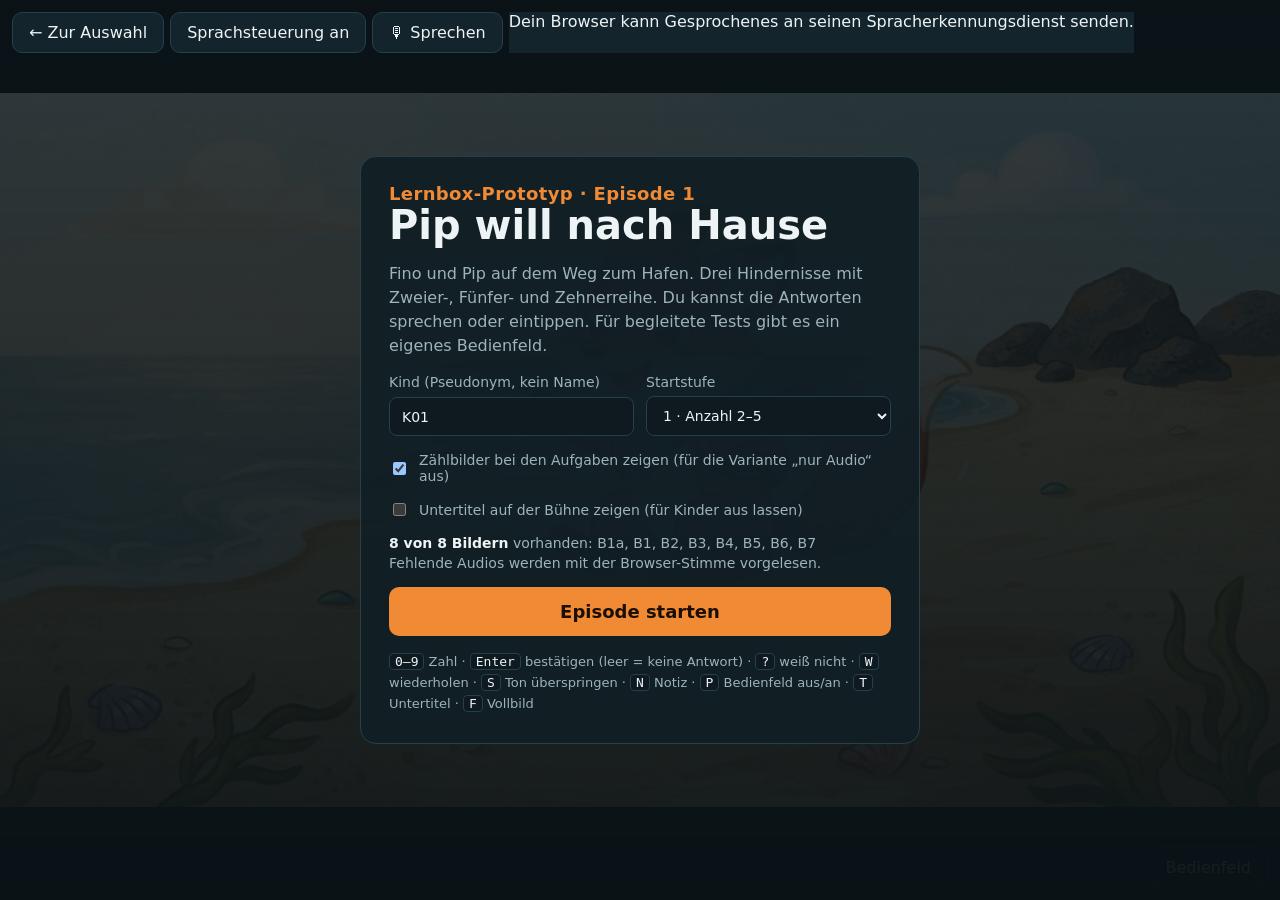
==== public/fino/index.html @ bd33a308 "Fino und Pip als Einmaleins-Lernpfad integrieren" ====
<!DOCTYPE html>
<html lang="de">
<head>
<meta charset="utf-8">
<meta name="viewport" content="width=device-width, initial-scale=1">
<title>Fino und Pip · Pip will nach Hause</title>
<style>
/* Eine Bühne für den Beamer, darunter ein ausblendbares Bedienfeld für das Testteam. Bewusst nur dunkel. */
:root {
  --buehne: #0b1317;
  --flaeche: rgba(16, 30, 37, 0.94);
  --linie: #24404b;
  --text: #eef4f5;
  --leise: #9db4bb;
  --fino: #f08a34;
  --meer: #3fc3c1;
  --richtig: #63c27e;
  --falsch: #e8735c;
  --display: "Baloo 2", "Trebuchet MS", system-ui, sans-serif;
  --body: "Nunito", "Segoe UI", system-ui, sans-serif;
  color-scheme: dark;
}
* { box-sizing: border-box; }
[hidden] { display: none !important; }
html, body { height: 100%; margin: 0; }
body { background: var(--buehne); color: var(--text); font-family: var(--body); overflow: hidden; }
button, input, select { font: inherit; }
.zweit.link { display: inline-flex; align-items: center; text-decoration: none; }
#lern-nav { position: fixed; inset: 12px auto auto 12px; display: flex; gap: 6px; flex-wrap: wrap; z-index: 22; pointer-events: none; }
#lern-nav > * { background: #14242c; pointer-events: auto; }
#sprachstatus { margin: 0; max-width: min(360px, 80vw); padding: 8px; border-radius: 8px; align-self: center; }
#sprachstatus:empty { display: none; }
#spielantwort { position: fixed; z-index: 8; bottom: 56px; left: 50%; transform: translateX(-50%);
  display: grid; gap: 9px; width: min(540px, 92vw); background: var(--flaeche); border: 1px solid var(--linie); border-radius: 14px; padding: 12px 16px; }
#spielfrage { margin: 0; font-weight: 700; font-size: clamp(1rem, 2.3vw, 1.25rem); }
#spielzahl { min-width: 90px; flex: 1; background: #0e1a20; border: 1px solid var(--linie); color: var(--text); border-radius: 8px; padding: 8px; }
body:not(.panel-aus) #spielantwort { bottom: calc(var(--panelhoehe, 0px) + 16px); }
.dialog { padding-top: 74px; }
@media (max-width: 600px) { #lern-nav { right: 12px; } #lern-nav > * { font-size: .83rem; } .dialog { padding-top: 88px !important; } .tier.breit { width: min(14vw, 96px) !important; } }
button:focus-visible, input:focus-visible, select:focus-visible { outline: 3px solid var(--meer); outline-offset: 2px; }

/* Bühne */
#buehne { position: fixed; inset: 0; display: grid; place-items: center; overflow: hidden; }
.ebene { position: absolute; inset: 0; opacity: 0; transition: opacity 1.2s ease; }
.ebene.an { opacity: 1; }
.ebene img { width: 100%; height: 100%; object-fit: contain; animation: zoom 28s ease-in-out infinite alternate; transform-origin: 55% 50%; }
@keyframes zoom { from { transform: scale(1); } to { transform: scale(1.07) translateX(-1%); } }
.platzhalter { width: 100%; height: 100%; display: grid; place-items: center; text-align: center;
  background: radial-gradient(ellipse at 50% 120%, #1e5d6a 0%, #12313b 45%, var(--buehne) 100%); }
.platzhalter b { display: block; font-family: var(--display); font-size: clamp(28px, 4vw, 56px); color: var(--text); }
.platzhalter span { color: var(--leise); font-size: clamp(14px, 1.6vw, 20px); }
#untertitel { position: absolute; left: 50%; bottom: calc(var(--panelhoehe, 0px) + 24px); transform: translateX(-50%);
  max-width: min(900px, 90vw); padding: 10px 18px; border-radius: 10px; background: rgba(0,0,0,0.6);
  font-size: clamp(16px, 2vw, 26px); text-align: center; text-wrap: balance; display: none; }
body.untertitel #untertitel:not(:empty) { display: block; }


/* Zählbild: genau so viele Tiere wie in der Aufgabe */
#zaehlbild { position: absolute; left: 50%; top: 6%; transform: translateX(-50%); display: none;
  max-width: min(1100px, 94vw); padding: 14px 18px 10px; border-radius: 18px;
  background: rgba(250, 246, 236, 0.9); box-shadow: 0 8px 30px rgba(0,0,0,.35); }
#zaehlbild.an { display: block; }
#zaehlbild .reihe5 { display: flex; justify-content: center; gap: 10px; }
#zaehlbild .reihe5 + .reihe5 { margin-top: 6px; }
.tier { position: relative; width: clamp(64px, 8.5vw, 120px); aspect-ratio: 1; opacity: 0; transform: scale(.6);
  transition: opacity .35s ease, transform .35s ease; }
.tier.da { opacity: 1; transform: scale(1); }
.tier.breit { aspect-ratio: 1.7; width: clamp(96px, 12.5vw, 176px); }
.tier img { width: 100%; height: 100%; object-fit: contain; }
.tier b { position: absolute; left: 50%; bottom: -4px; transform: translateX(-50%); min-width: 2.2em; text-align: center;
  font-family: var(--display); font-size: clamp(16px, 1.8vw, 26px); line-height: 1.3; color: #fff; background: var(--fino);
  border-radius: 999px; padding: 0 8px; opacity: 0; transition: opacity .3s ease; }
.tier b.da { opacity: 1; }
@media (prefers-reduced-motion: reduce) { .tier, .tier b { transition: none; } }

/* Start und Ende */
.dialog { position: fixed; inset: 0; z-index: 20; display: grid; place-items: center; padding: 16px;
  background: linear-gradient(180deg, rgba(11,19,23,0.82), rgba(11,19,23,0.96)); }
.karte { width: min(560px, 100%); max-height: 100%; overflow: auto; background: var(--flaeche); border: 1px solid var(--linie);
  border-radius: 16px; padding: 28px; display: grid; gap: 16px; }
.karte h1 { font-family: var(--display); font-size: 40px; line-height: 1.05; margin: 0; text-wrap: balance; }
.karte h1 small { display: block; font-size: 18px; color: var(--fino); font-family: var(--body); font-weight: 800; letter-spacing: .02em; }
.karte p { margin: 0; color: var(--leise); line-height: 1.5; }
.felder { display: grid; grid-template-columns: 1fr 1fr; gap: 12px; }
.feld { display: grid; gap: 6px; font-size: 14px; color: var(--leise); }
.feld input, .feld select { background: #0e1a20; color: var(--text); border: 1px solid var(--linie); border-radius: 8px; padding: 10px 12px; }
.check { display: flex; gap: 10px; align-items: center; color: var(--leise); font-size: 14px; }
.haupt { background: var(--fino); color: #1b0f05; border: 0; border-radius: 10px; padding: 14px 20px; font-weight: 800; font-size: 18px; cursor: pointer; }
.haupt:hover { filter: brightness(1.08); }
.zweit { background: transparent; color: var(--text); border: 1px solid var(--linie); border-radius: 10px; padding: 10px 16px; cursor: pointer; }
.bestand { font-size: 14px; color: var(--leise); display: grid; gap: 4px; }
.bestand strong { color: var(--text); }
.tasten { font-size: 13px; color: var(--leise); line-height: 1.6; }
kbd { font-family: ui-monospace, Menlo, monospace; background: #0e1a20; border: 1px solid var(--linie); border-radius: 4px; padding: 0 5px; color: var(--text); }
.zahlen { display: grid; grid-template-columns: repeat(3, 1fr); gap: 10px; }
.zahl { background: #0e1a20; border: 1px solid var(--linie); border-radius: 10px; padding: 12px; }
.zahl b { display: block; font-family: var(--display); font-size: 30px; font-variant-numeric: tabular-nums; }
.zahl span { font-size: 13px; color: var(--leise); }
textarea { width: 100%; min-height: 120px; background: #0e1a20; color: var(--text); border: 1px solid var(--linie); border-radius: 8px; padding: 10px; font: 12px/1.4 ui-monospace, Menlo, monospace; }
.notizliste { margin: 0; padding-left: 18px; color: var(--leise); font-size: 14px; }

/* Bedienfeld */
#panel { position: fixed; left: 0; right: 0; bottom: 0; z-index: 10; background: var(--flaeche); border-top: 1px solid var(--linie);
  padding: 12px 16px; display: grid; grid-template-columns: minmax(220px, 1.1fr) minmax(280px, 1.3fr) minmax(220px, 1fr); gap: 16px; }
body.panel-aus #panel { transform: translateY(100%); }
#panel { transition: transform .25s ease; }
.status { display: grid; gap: 6px; align-content: start; min-width: 0; }
.pille { justify-self: start; font-size: 13px; font-weight: 800; padding: 4px 10px; border-radius: 999px; background: #1b2f38; color: var(--leise); }
.pille.dran { background: var(--meer); color: #04201f; animation: puls 1.4s ease-in-out infinite; }
@keyframes puls { 50% { opacity: .65; } }
.ort { font-size: 14px; color: var(--leise); }
.loesung { font-family: var(--display); font-size: 22px; }
.loesung em { font-style: normal; color: var(--fino); }
.spricht { font-size: 13px; color: var(--leise); overflow: hidden; text-overflow: ellipsis; display: -webkit-box; -webkit-line-clamp: 2; -webkit-box-orient: vertical; }
.eingabe { display: grid; grid-template-columns: 110px 1fr; gap: 10px; align-items: stretch; }
#anzeige { font-family: var(--display); font-size: 44px; text-align: center; background: #0e1a20; border: 1px solid var(--linie); border-radius: 10px;
  display: grid; place-items: center; font-variant-numeric: tabular-nums; min-height: 96px; }
.block { display: grid; grid-template-columns: repeat(6, 1fr); gap: 6px; }
.block button { background: #1a2c35; color: var(--text); border: 1px solid var(--linie); border-radius: 8px; padding: 8px 0; font-weight: 800; cursor: pointer; }
.block button:hover:not(:disabled) { background: #22404c; }
.block .ok { background: var(--fino); color: #1b0f05; border-color: var(--fino); }
.block .breit { grid-column: span 2; font-size: 13px; }
button:disabled { opacity: .35; cursor: default; }
.steuer { display: grid; gap: 6px; align-content: start; }
.reihe { display: flex; gap: 6px; flex-wrap: wrap; }
.reihe button { flex: 1 1 auto; font-size: 13px; padding: 8px 10px; }
.notiz { display: flex; gap: 6px; }
.notiz input { flex: 1; min-width: 0; background: #0e1a20; color: var(--text); border: 1px solid var(--linie); border-radius: 8px; padding: 8px 10px; }
#rueck { position: fixed; top: 16px; right: 16px; z-index: 11; padding: 8px 14px; border-radius: 999px; font-weight: 800; opacity: 0; transition: opacity .3s; pointer-events: none; }
#rueck.zeigen { opacity: 1; }
#zeigen { position: fixed; right: 12px; bottom: 12px; z-index: 9; display: none; }
body.panel-aus #zeigen { display: block; }
@media (max-width: 860px) {
  #panel { grid-template-columns: 1fr; max-height: 70%; overflow: auto; }
  .felder, .zahlen { grid-template-columns: 1fr; }
}
@media (prefers-reduced-motion: reduce) {
  .ebene img { animation: none; }
  .ebene, #panel { transition: none; }
  .pille.dran { animation: none; }
}
</style>
</head>
<body class="panel-aus">
<div id="buehne" aria-live="off">
  <div class="ebene" id="ebeneA"></div>
  <div class="ebene" id="ebeneB"></div>
  <div id="zaehlbild" aria-hidden="true"></div>
  <div id="untertitel"></div>
</div>
<div id="rueck" role="status"></div>
<nav id="lern-nav" aria-label="Lernprojektor">
  <a class="zweit link" href="../">← Zur Auswahl</a>
  <button class="zweit" id="automatik" type="button" aria-pressed="false" aria-describedby="sprachhinweis" hidden>Sprachsteuerung an</button>
  <button class="zweit" id="sprechen" type="button" aria-pressed="false" aria-describedby="sprachhinweis" hidden>🎙 Sprechen</button>
  <p id="sprachstatus" role="status" aria-live="polite"></p>
  <span id="sprachhinweis" hidden>Dein Browser kann Gesprochenes an seinen Spracherkennungsdienst senden.</span>
</nav>
<form id="spielantwort" hidden>
  <p id="spielfrage"></p>
  <div class="reihe">
    <input id="spielzahl" aria-label="Deine Antwort" inputmode="numeric" maxlength="3" pattern="[0-9]{1,3}" placeholder="Deine Zahl" required>
    <button class="haupt" type="submit">Prüfen</button>
    <button class="zweit" id="frageWiederholen" type="button">Nochmal</button>
  </div>
</form>

<section class="dialog" id="start">
  <div class="karte">
    <h1><small>Lernbox-Prototyp · Episode 1</small>Pip will nach Hause</h1>
    <p>Fino und Pip auf dem Weg zum Hafen. Drei Hindernisse mit Zweier-, Fünfer- und Zehnerreihe. Du kannst die Antworten sprechen oder eintippen. Für begleitete Tests gibt es ein eigenes Bedienfeld.</p>
    <div class="felder">
      <label class="feld" for="kind">Kind (Pseudonym, kein Name)
        <input id="kind" value="K01" autocomplete="off">
      </label>
      <label class="feld" for="stufe">Startstufe
        <select id="stufe">
          <option value="1">1 · Anzahl 2–5</option>
          <option value="2">2 · Anzahl 2–10</option>
          <option value="3">3 · Anzahl 6–10</option>
        </select>
      </label>
    </div>
    <label class="check" for="zb"><input type="checkbox" id="zb" checked> Zählbilder bei den Aufgaben zeigen (für die Variante „nur Audio“ aus)</label>
    <label class="check" for="ut"><input type="checkbox" id="ut"> Untertitel auf der Bühne zeigen (für Kinder aus lassen)</label>
    <div class="bestand" id="bestand">Prüfe Bilder …</div>
    <button class="haupt" id="los">Episode starten</button>
    <div class="tasten">
      <kbd>0–9</kbd> Zahl · <kbd>Enter</kbd> bestätigen (leer = keine Antwort) · <kbd>?</kbd> weiß nicht · <kbd>W</kbd> wiederholen ·
      <kbd>S</kbd> Ton überspringen · <kbd>N</kbd> Notiz · <kbd>P</kbd> Bedienfeld aus/an · <kbd>T</kbd> Untertitel · <kbd>F</kbd> Vollbild
    </div>
  </div>
</section>

<section class="dialog" id="ende" hidden>
  <div class="karte">
    <h1><small>Auswertung</small><span id="endeTitel">Episode beendet</span></h1>
    <div class="zahlen" id="endeZahlen"></div>
    <ol class="notizliste" id="endeNotizen"></ol>
    <label class="feld" for="protokoll">Protokoll (JSON) zum Kopieren
      <textarea id="protokoll" readonly></textarea>
    </label>
    <div class="reihe">
      <button class="haupt" id="kopieren">Protokoll kopieren</button>
      <button class="zweit" id="neu">Neu starten</button>
      <a class="zweit link" href="../">Zur Auswahl</a>
    </div>
  </div>
</section>

<section id="panel" aria-label="Bedienfeld für das Testteam">
  <div class="status">
    <span class="pille" id="pille">Bereit</span>
    <div class="ort" id="ort">–</div>
    <div class="loesung" id="loesung">&nbsp;</div>
    <div class="spricht" id="spricht"></div>
  </div>
  <div class="eingabe">
    <div id="anzeige" aria-live="polite">–</div>
    <div class="block" id="block">
      <button data-z="1">1</button><button data-z="2">2</button><button data-z="3">3</button>
      <button data-z="4">4</button><button data-z="5">5</button><button data-z="6">6</button>
      <button data-z="7">7</button><button data-z="8">8</button><button data-z="9">9</button>
      <button data-z="0">0</button><button data-a="loeschen">⌫</button><button data-a="ok" class="ok">OK</button>
      <button data-a="weissnicht" class="breit">Weiß nicht</button>
      <button data-a="keine" class="breit">Keine Antwort</button>
      <button data-a="wiederholen" class="breit">Wiederholen</button>
    </div>
  </div>
  <div class="steuer">
    <div class="notiz">
      <input id="notiz" placeholder="Beobachtung, z. B. schaut weg" aria-label="Notiz">
      <button class="zweit" id="notizOk">Notiz</button>
    </div>
    <div class="reihe">
      <button class="zweit" id="skip">Ton überspringen</button>
      <button class="zweit" id="voll">Vollbild</button>
      <button class="zweit" id="aus">Bedienfeld aus</button>
      <button class="zweit" id="abbruch">Beenden</button>
    </div>
  </div>
</section>
<button class="zweit" id="zeigen">Bedienfeld</button>

<script type="module">
import { connectRecognition, spokenNumber, voiceCommand } from "../sprache.mjs";
const EP = {"id":"ep01","titel":"Pip will nach Hause","abschnitte":[{"id":"intro","typ":"story","name":"Intro","bild":"B1a","bildwechsel":[{"t":12.0,"bild":"B1"}],"zeilen":[{"id":"ep01_intro_01","sprecher":"erzaehlerin","text":"Es ist ein windiger Morgen am Meer. Die Wellen rauschen, und Fino stapft mit seinem kleinen Rucksack über den Sand."},{"id":"ep01_intro_02","sprecher":"fino","text":"Ich liebe den Strand! Muscheln, Steine, Seetang … Hm? Was glitzert denn da vorne?"},{"id":"ep01_intro_03","sprecher":"erzaehlerin","text":"Zwischen zwei Steinen liegt ein kleines Stück Eis. Und darauf sitzt jemand. Jemand Kleines, Schwarz-Weißes, der ganz doll zittert."},{"id":"ep01_intro_04","sprecher":"pip","text":"Hallo. Ich bin Pip. Ich bin ein Pinguin. Und ich … ich hab mich verirrt."},{"id":"ep01_intro_05","sprecher":"pip","text":"Ich bin auf meiner Eisscholle eingeschlafen. Als ich aufgewacht bin, war mein Zuhause weg. Und meine Scholle wird immer kleiner!"},{"id":"ep01_intro_06","sprecher":"fino","text":"Keine Angst, Pip. Ich bin Fino. Wo wohnst du denn?"},{"id":"ep01_intro_07","sprecher":"pip","text":"Ganz weit im Süden. Auf der Eisinsel. Da, wo es immer schön kalt ist."},{"id":"ep01_intro_08","sprecher":"fino","text":"Dann brauchen wir ein Schiff! Im Hafen fahren Schiffe überallhin. Aber der Hafen ist weit weg. Wir müssen da sein, bevor die Sonne untergeht."},{"id":"ep01_intro_09","sprecher":"fino","text":"Hilfst du uns? Wenn ich dich etwas frage, drückst du auf den großen Knopf und sagst mir die Zahl. Los geht's!"}]},{"id":"h1","typ":"hindernis","name":"Hindernis 1 · Möwen","bild":"B2","zeilen":[{"id":"ep01_h1_01","sprecher":"erzaehlerin","text":"Fino und Pip laufen den Strand entlang bis zu einem langen Holzsteg. Aber auf dem Steg sitzen Möwen. Ganz viele Möwen. Und sie machen einen Riesenlärm."},{"id":"ep01_h1_02","sprecher":"kreischi","text":"Halt! Stopp! Hier kommt keiner vorbei! Ich bin Kreischi, die Chefin vom Steg. Und wir haben ein Problem!"},{"id":"ep01_h1_03","sprecher":"fino","text":"Was für ein Problem?"},{"id":"ep01_h1_04","sprecher":"kreischi","text":"Wir Möwen zählen nie unsere Köpfe. Wir zählen immer unsere Flügel! Das ist Möwen-Tradition. Aber dabei kommen wir ständig durcheinander. Wer uns beim Zählen hilft, darf über den Steg."},{"id":"ep01_h1_05","sprecher":"fino","text":"Jede Möwe hat zwei Flügel. Das schaffen wir zusammen!"}],"aufgabe":{"faktor":2,"anzahl":3,"bonus":0,"fragen":{"A":"{Anzahl} Möwen sitzen auf dem Geländer. Jede Möwe hat zwei Flügel. Wie viele Flügel sind das zusammen?","B":"Jetzt landen {anzahl} Möwen auf dem Steg. Jede hat zwei Flügel. Wie viele Flügel sind das?"},"tipp":"Zähl in Zweierschritten, für jede Möwe einen Schritt. Zwei, vier, sechs … und weiter!","loesung":"{Anzahl} Möwen mit je zwei Flügeln. Wir zählen in Zweierschritten: {reihe}. {Anzahl} mal zwei ist {ergebnis}.","loesungSprecher":"fino","lob":["Kraaah! Das stimmt!","Richtig! Endlich zählt mal einer ordentlich!","Genau so viele Flügel! Super!"],"lobSprecher":"kreischi","tier":"moewe"}},{"id":"s1","typ":"story","name":"Story 1","bild":"B3","zeilen":[{"id":"ep01_s1_01","sprecher":"kreischi","text":"Kraaah! Ihr seid die besten Flügelzähler, die ich kenne. Ihr dürft vorbei!"},{"id":"ep01_s1_02","sprecher":"erzaehlerin","text":"Die Möwen machen Platz. Fino und Pip laufen über den Steg. Doch am Ende des Stegs ist … nichts mehr. Nur Wasser. Bis zu den Felsen auf der anderen Seite."},{"id":"ep01_s1_03","sprecher":"pip","text":"Kein Problem! Pass auf!"},{"id":"ep01_s1_04","sprecher":"erzaehlerin","text":"Platsch! Pip springt ins Wasser. Er taucht unter, schnell wie ein Pfeil, und taucht drüben am Felsen wieder auf."},{"id":"ep01_s1_05","sprecher":"pip","text":"Ich kann tauchen! Das können Pinguine am allerbesten!"},{"id":"ep01_s1_06","sprecher":"fino","text":"Toll, Pip. Aber ich bin ein Fuchs. Füchse werden nass und schlecht gelaunt. Wie komme ich da rüber?"},{"id":"ep01_s1_07","sprecher":"erzaehlerin","text":"Da bewegt sich etwas zwischen den Felsen. Etwas Oranges. Mit ganz vielen Armen …"}]},{"id":"h2","typ":"hindernis","name":"Hindernis 2 · Seesterne","bild":"B4","zeilen":[{"id":"ep01_h2_01","sprecher":"oma_stella","text":"Na, wen haben wir denn da? Einen nassen Pinguin und einen trockenen Fuchs. Ich bin Oma Stella."},{"id":"ep01_h2_02","sprecher":"oma_stella","text":"Ich helfe dir, kleiner Fuchs. Meine Enkel und ich bauen dir eine Brücke. Wir halten uns mit unseren Armen an den Felsen fest. Jeder Seestern hat fünf Arme."},{"id":"ep01_h2_03","sprecher":"oma_stella","text":"Aber die Brücke hält nur, wenn ich weiß, wie viele Arme sich festhalten. Ich bin schon alt und zähle so langsam. Hilfst du mir?"}],"aufgabe":{"faktor":5,"anzahl":4,"bonus":1,"fragen":{"A":"{Anzahl} Seesterne halten sich am Felsen fest. Jeder hat fünf Arme. Wie viele Arme halten sich fest?","B":"Am nächsten Felsen sind es {anzahl} Seesterne. Jeder hat fünf Arme. Wie viele Arme sind das?"},"tipp":"Jeder Seestern hat so viele Arme, wie du Finger an einer Hand hast. Zähl in Fünferschritten: fünf, zehn, fünfzehn … und weiter.","loesung":"{Anzahl} Seesterne mit je fünf Armen. Wir zählen in Fünferschritten: {reihe}. {Anzahl} mal fünf ist {ergebnis}.","loesungSprecher":"oma_stella","lob":["Wunderbar, mein Kind.","Genau richtig. Die Brücke hält!","Du zählst schneller als alle meine Enkel!"],"lobSprecher":"oma_stella","tier":"seestern"}},{"id":"s2","typ":"story","name":"Story 2","bild":"B5","zeilen":[{"id":"ep01_s2_01","sprecher":"oma_stella","text":"Die Brücke hält! Lauf, kleiner Fuchs, lauf!"},{"id":"ep01_s2_02","sprecher":"erzaehlerin","text":"Fino balanciert über die Seestern-Brücke. Es kitzelt an den Pfoten. Fast ist er drüben … da rutscht ihm der Rucksack von der Schulter. Platsch! Der Rucksack versinkt im Wasser."},{"id":"ep01_s2_03","sprecher":"fino","text":"Oh nein! Da ist mein Proviant drin! Und meine Karte vom Hafen!"},{"id":"ep01_s2_04","sprecher":"pip","text":"Ich hol ihn!"},{"id":"ep01_s2_05","sprecher":"erzaehlerin","text":"Pip taucht hinab. Tief, tiefer, bis auf den Grund. Ein paar Sekunden ist alles still. … Dann, blubb, taucht er wieder auf. Den Rucksack hat er im Schnabel."},{"id":"ep01_s2_06","sprecher":"fino","text":"Pip, du bist der Beste!"},{"id":"ep01_s2_07","sprecher":"erzaehlerin","text":"Die Sonne steht schon tief. Fino schaut auf die nasse Karte. Der Hafen ist ganz nah. Aber vor dem Hafen ist ein großes Tor. Und davor hört man ein Klappern. Klick-klack. Klick-klack …"}]},{"id":"h3","typ":"hindernis","name":"Hindernis 3 · Krebse","bild":"B6","zeilen":[{"id":"ep01_h3_01","sprecher":"knut","text":"Halt! Wer will in meinen Hafen? Ich bin Knut, der Torwächter."},{"id":"ep01_h3_02","sprecher":"fino","text":"Wir müssen zum Schiff in den Süden! Pip muss nach Hause!"},{"id":"ep01_h3_03","sprecher":"knut","text":"Hm. Das Tor geht nur auf, wenn meine Krebse richtig gezählt sind. Jeder Krebs hat zehn Beine, die Scheren zählen mit. Wir marschieren in Gruppen. Sag mir, wie viele Beine durch das Tor gehen. Dann mache ich auf."}],"aufgabe":{"faktor":10,"anzahl":3,"bonus":0,"fragen":{"A":"Jetzt marschieren {anzahl} Krebse durch das Tor. Jeder hat zehn Beine. Wie viele Beine sind das?","B":"Klick-klack! Hier kommen {anzahl} Krebse. Jeder Krebs hat zehn Beine. Wie viele Beine trippeln da?"},"tipp":"Zähl in Zehnerschritten, für jeden Krebs einen Schritt. Zehn, zwanzig, dreißig … und weiter.","loesung":"{Anzahl} Krebse mit je zehn Beinen. {Reihe}. {Anzahl} mal zehn ist {ergebnis}.","loesungSprecher":"knut","lob":["Stimmt. Weiter so.","Hm. Richtig gezählt.","Klick-klack, das passt!"],"lobSprecher":"knut","tier":"krebs"}},{"id":"ab","typ":"story","name":"Abschluss","bild":"B7","zeilen":[{"id":"ep01_ab_01","sprecher":"knut","text":"Richtig gezählt. Tor auf!"},{"id":"ep01_ab_02","sprecher":"erzaehlerin","text":"Quietschend geht das große Tor auf. Dahinter liegt der Hafen, voller Boote. Und ganz am Ende liegt ein Schiff mit einem roten Segel: die Wellenreiter."},{"id":"ep01_ab_03","sprecher":"ottilie","text":"Ahoi, ihr zwei! Ich bin Kapitänin Ottilie. In den Süden wollt ihr? Zur Eisinsel? Da fahre ich morgen früh hin."},{"id":"ep01_ab_04","sprecher":"ottilie","text":"Aber ich sag's euch ehrlich: Der Weg ist weit. Und unterwegs kommen wir an der Nebelbucht vorbei. Da hat sich schon mancher verirrt …"},{"id":"ep01_ab_05","sprecher":"pip","text":"Fino? Kommst du mit?"},{"id":"ep01_ab_06","sprecher":"fino","text":"Na klar, Pip. Ich lass dich doch nicht allein."},{"id":"ep01_ab_07","sprecher":"erzaehlerin","text":"Die Sonne geht unter. Fino und Pip kuscheln sich in eine alte Kiste an Deck. Pips Schal ist warm, und das Meer schaukelt leise."},{"id":"ep01_ab_08","sprecher":"fino","text":"Danke, dass du uns geholfen hast. Ohne dich wären wir nie über den Steg gekommen. Morgen fahren wir los. Kommst du wieder mit? Gute Nacht!"},{"id":"ep01_ab_09","sprecher":"erzaehlerin","text":"Und während die Sterne aufgehen, schlafen Fino und Pip ein. Fortsetzung folgt."}]}]};

/* ---------- Bilder ---------- */
const BILDNAMEN = { B1a: "Strand, Fino allein", B1: "Strand mit Pip", B2: "Möwen am Steg", B3: "Pip taucht",
  B4: "Seestern-Brücke", B5: "Rucksack-Rettung", B6: "Krebse am Hafentor", B7: "Schiff bei Sonnenuntergang" };
const bildVorhanden = {};
function bildPfad(n) { return "bilder/" + n + ".jpg"; }
function pruefeBilder() {
  const namen = Object.keys(BILDNAMEN);
  return Promise.all(namen.map(n => new Promise(ok => {
    const i = new Image();
    i.onload = () => { bildVorhanden[n] = true; ok(); };
    i.onerror = () => { bildVorhanden[n] = false; ok(); };
    i.src = bildPfad(n);
  }))).then(() => {
    const da = namen.filter(n => bildVorhanden[n]);
    const fehlt = namen.filter(n => !bildVorhanden[n]);
    document.getElementById("bestand").innerHTML =
      `<span><strong>${da.length} von ${namen.length} Bildern</strong> vorhanden: ${da.join(", ") || "keine"}</span>` +
      (fehlt.length ? `<span>Platzhalter für: ${fehlt.join(", ")}</span>` : "") +
      `<span>Fehlende Audios werden mit der Browser-Stimme vorgelesen.</span>`;
  });
}
let aktiveEbene = "A", aktuellesBild = null;
function zeigeBild(n) {
  if (n === aktuellesBild) return;
  aktuellesBild = n;
  const neu = document.getElementById(aktiveEbene === "A" ? "ebeneB" : "ebeneA");
  const alt = document.getElementById(aktiveEbene === "A" ? "ebeneA" : "ebeneB");
  neu.innerHTML = bildVorhanden[n]
    ? `<img src="${bildPfad(n)}" alt="${BILDNAMEN[n] || n}">`
    : `<div class="platzhalter"><div><b>${BILDNAMEN[n] || n}</b><span>Bild ${n} fehlt noch</span></div></div>`;
  neu.classList.add("an"); alt.classList.remove("an");
  aktiveEbene = aktiveEbene === "A" ? "B" : "A";
}

/* ---------- Zahlwörter ---------- */
const EINER = ["null","eins","zwei","drei","vier","fünf","sechs","sieben","acht","neun"];
const SONDER = {10:"zehn",11:"elf",12:"zwölf",13:"dreizehn",14:"vierzehn",15:"fünfzehn",16:"sechzehn",17:"siebzehn",18:"achtzehn",19:"neunzehn"};
const ZEHNER = {2:"zwanzig",3:"dreißig",4:"vierzig",5:"fünfzig",6:"sechzig",7:"siebzig",8:"achtzig",9:"neunzig"};
function zahlwort(n) {
  if (n === 100) return "hundert";
  if (n < 10) return EINER[n];
  if (n < 20) return SONDER[n];
  const z = Math.floor(n / 10), e = n % 10;
  return e === 0 ? ZEHNER[z] : (e === 1 ? "ein" : EINER[e]) + "und" + ZEHNER[z];
}
const gross = s => s.charAt(0).toUpperCase() + s.slice(1);
function fuelle(vorlage, w) { return vorlage.replace(/\{(\w+)\}/g, (_, k) => w[k] ?? ""); }

/* ---------- Ton: Clip, sonst Browser-Stimme ---------- */
const STIMMLAGE = { erzaehlerin:{p:1,r:.95}, fino:{p:1.2,r:1}, pip:{p:1.45,r:1.08}, kreischi:{p:1.6,r:1.15},
  oma_stella:{p:.85,r:.85}, knut:{p:.6,r:.92}, ottilie:{p:.8,r:.98} };
const SPRECHER = { erzaehlerin:"Erzählerin", fino:"Fino", pip:"Pip", kreischi:"Kreischi", oma_stella:"Oma Stella", knut:"Knut", ottilie:"Kapitänin Ottilie" };
let stimme = null, stopp = null;
function waehleStimme() {
  const alle = (window.speechSynthesis && speechSynthesis.getVoices()) || [];
  const de = alle.filter(v => /^de/i.test(v.lang));
  stimme = de.find(v => /anna/i.test(v.name)) || de.find(v => /google/i.test(v.name)) || de[0] || null;
}
if (window.speechSynthesis) { waehleStimme(); speechSynthesis.onvoiceschanged = waehleStimme; }
const warte = ms => new Promise(r => setTimeout(r, ms));

function spieleDatei(src, onZeit) {
  return new Promise(ok => {
    const a = new Audio(src);
    let fertig = false;
    const ende = erfolg => { if (fertig) return; fertig = true; stopp = null; a.pause(); ok(erfolg); };
    a.addEventListener("ended", () => ende(true));
    a.addEventListener("error", () => ende(false));
    if (onZeit) a.addEventListener("timeupdate", () => onZeit(a.currentTime));
    stopp = () => ende(true);
    a.play().catch(() => ende(false));
  });
}
function sprich(text, sprecher) {
  return new Promise(ok => {
    if (!window.speechSynthesis) { stopp = () => ok(); setTimeout(ok, 600 + text.length * 55); return; }
    speechSynthesis.cancel();
    const u = new SpeechSynthesisUtterance(text);
    const s = STIMMLAGE[sprecher] || STIMMLAGE.erzaehlerin;
    u.lang = "de-DE"; if (stimme) u.voice = stimme; u.pitch = s.p; u.rate = s.r;
    let fertig = false;
    const ende = () => { if (fertig) return; fertig = true; stopp = null; ok(); };
    u.onend = ende; u.onerror = ende;
    stopp = () => { speechSynthesis.cancel(); ende(); };
    speechSynthesis.speak(u);
    setTimeout(ende, 4000 + text.length * 120); // Sicherheitsnetz, falls onend ausbleibt
  });
}
async function sage(zeile) {
  setzeSpricht(zeile);
  const ok = await spieleDatei("audio/" + zeile.id + ".mp3");
  if (!ok) { await sprich(zeile.text, zeile.sprecher); await warte(300); }
  setzeSpricht(null);
}
function setzeSpricht(z) {
  document.getElementById("spricht").textContent = z ? `${SPRECHER[z.sprecher] || z.sprecher}: ${z.text}` : "";
  document.getElementById("untertitel").textContent = z ? z.text : "";
}


/* ---------- Zählbilder ---------- */
// Platzhalter, bis echte Bilder in bilder/zaehl_<tier>.png liegen. Anzahl der Flügel/Arme/Beine stimmt garantiert.
const SVG_TIER = {
  moewe: `<svg viewBox="0 0 120 120" xmlns="http://www.w3.org/2000/svg"><g stroke="#3a3a3a" stroke-width="3" stroke-linejoin="round">
    <path d="M58 58 C40 40 18 34 4 40 C20 46 34 56 50 66 Z" fill="#cfd6dc"/><path d="M62 58 C80 40 102 34 116 40 C100 46 86 56 70 66 Z" fill="#cfd6dc"/>
    <ellipse cx="60" cy="68" rx="17" ry="24" fill="#fff"/><circle cx="60" cy="42" r="12" fill="#fff"/>
    <path d="M70 43 L84 47 L70 50 Z" fill="#f2a43a"/><path d="M54 90 L52 108 M66 90 L68 108" fill="none" stroke="#f2a43a" stroke-width="4"/></g>
    <circle cx="63" cy="40" r="2.6" fill="#222"/></svg>`,
  seestern: `<svg viewBox="0 0 120 120" xmlns="http://www.w3.org/2000/svg"><path d="M60 6 L73 44 L114 44 L81 68 L94 108 L60 84 L26 108 L39 68 L6 44 L47 44 Z"
    fill="#f28a52" stroke="#7a3518" stroke-width="3.5" stroke-linejoin="round"/><circle cx="53" cy="58" r="3.2" fill="#3a1a0c"/><circle cx="67" cy="58" r="3.2" fill="#3a1a0c"/>
    <path d="M53 68 Q60 74 67 68" fill="none" stroke="#3a1a0c" stroke-width="2.6" stroke-linecap="round"/></svg>`,
  krebs: `<svg viewBox="0 0 120 120" xmlns="http://www.w3.org/2000/svg"><g fill="none" stroke="#9e2a1c" stroke-width="4" stroke-linecap="round">
    <path d="M38 70 L18 64 L8 74"/><path d="M38 76 L16 76 L8 88"/><path d="M40 82 L20 88 L14 100"/><path d="M44 86 L28 98 L24 110"/>
    <path d="M82 70 L102 64 L112 74"/><path d="M82 76 L104 76 L112 88"/><path d="M80 82 L100 88 L106 100"/><path d="M76 86 L92 98 L96 110"/>
    <path d="M44 62 L32 44"/><path d="M76 62 L88 44"/></g>
    <g fill="#e0503a" stroke="#9e2a1c" stroke-width="3"><path d="M22 30 C22 18 38 16 40 28 L33 33 L42 38 C38 48 22 44 22 30 Z"/>
    <path d="M98 30 C98 18 82 16 80 28 L87 33 L78 38 C82 48 98 44 98 30 Z"/><ellipse cx="60" cy="74" rx="26" ry="18"/></g>
    <circle cx="53" cy="70" r="3" fill="#2a0e08"/><circle cx="67" cy="70" r="3" fill="#2a0e08"/></svg>`
};
const spriteDa = {};
function pruefeSprites() {
  return Promise.all(Object.keys(SVG_TIER).map(n => new Promise(ok => {
    const i = new Image(); i.onload = () => { spriteDa[n] = true; ok(); }; i.onerror = () => { spriteDa[n] = false; ok(); };
    i.src = "bilder/zaehl_" + n + ".png";
  })));
}
function tierHTML(art) {
  return spriteDa[art] ? `<img src="bilder/zaehl_${art}.png" alt="">`
    : `<img src="data:image/svg+xml;charset=utf-8,${encodeURIComponent(SVG_TIER[art])}" alt="">`;
}
async function zeigeZaehlbild(art, n) {
  const box = document.getElementById("zaehlbild");
  if (!S.zaehlbilder || !art) return;
  const reihen = n <= 5 ? [n] : [5, n - 5];   // Fünferstruktur: 7 = 5 + 2
  box.innerHTML = reihen.map(r => `<div class="reihe5">${Array.from({ length: r }, () => `<div class="tier${art === "seestern" ? "" : " breit"}">${tierHTML(art)}<b></b></div>`).join("")}</div>`).join("");
  box.classList.add("an");
  for (const el of box.querySelectorAll(".tier")) { el.classList.add("da"); await warte(220); }
}
async function zaehleMit(faktor) {
  const marken = document.querySelectorAll("#zaehlbild .tier b");
  for (let i = 0; i < marken.length; i++) { marken[i].textContent = faktor * (i + 1); marken[i].classList.add("da"); await warte(650); }
}
function versteckeZaehlbild() { const b = document.getElementById("zaehlbild"); b.classList.remove("an"); b.innerHTML = ""; }

/* ---------- Zustand und Protokoll ---------- */
let S = null;
function log(ereignis, daten = {}) {
  S.log.push({ t: Math.round((performance.now() - S.start) / 100) / 10, ereignis, ...daten });
}
class Abbruch extends Error {}
function pruefeAbbruch() { if (S.abbruch) throw new Abbruch(); }

/* ---------- Eingabe ---------- */
let wartet = null, eingabeText = "", aktuelleFrage = "";
const spielantwort = document.getElementById("spielantwort");
const spielzahl = document.getElementById("spielzahl");
const startDialog = document.getElementById("start");
const endDialog = document.getElementById("ende");

function antwort(art, wert) {
  if (!wartet) return false;
  voice.reset();
  wartet({ art, wert });
  return true;
}

const voice = connectRecognition({
  button: document.getElementById("sprechen"),
  status: document.getElementById("sprachstatus"),
  note: document.getElementById("sprachhinweis"),
  automaticButton: document.getElementById("automatik"),
  isReady: () => Boolean(wartet || !startDialog.hidden || !endDialog.hidden) && !spielzahl.value,
  stopPlayback: () => {},
  prompt: () => wartet ? "Ich höre zu. Sag deine Zahl oder „Nochmal“." :
    (!endDialog.hidden ? "Sag „Neustart“ oder „Zur Auswahl“." : "Sag „Start“ oder „Zur Auswahl“."),
  handle(text) {
    const command = voiceCommand(text);
    if (command === "menu") {
      window.location.assign("../");
      return true;
    }
    if (!startDialog.hidden && ["start", "next", "einmaleins"].includes(command)) {
      starte();
      return true;
    }
    if (!endDialog.hidden && ["restart", "start", "repeat"].includes(command)) {
      startDialog.hidden = false;
      starte();
      return true;
    }
    if (command === "repeat") return antwort("wiederholen");
    if (command === "unknown") return antwort("weiss_nicht");
    const value = spokenNumber(text);
    return value !== null && antwort("zahl", value);
  },
});

spielantwort.addEventListener("submit", (event) => {
  event.preventDefault();
  const value = spokenNumber(spielzahl.value);
  if (value !== null) antwort("zahl", value);
});
spielzahl.addEventListener("input", voice.reset);
document.getElementById("frageWiederholen").addEventListener("click", () => antwort("wiederholen"));
function setzeModus(dran) {
  const p = document.getElementById("pille");
  p.textContent = dran ? "Kind ist dran" : "Box spricht";
  p.classList.toggle("dran", dran);
  spielantwort.hidden = !dran;
  document.getElementById("sprechen").disabled = !dran && startDialog.hidden && endDialog.hidden;
  document.querySelectorAll("#block button").forEach(b => b.disabled = !dran);
}
function zeigeEingabe() { document.getElementById("anzeige").textContent = eingabeText || "–"; }
function warteAufKind() {
  eingabeText = ""; spielzahl.value = ""; zeigeEingabe(); setzeModus(true);
  document.getElementById("spielfrage").textContent = aktuelleFrage;
  return new Promise(ok => {
    wartet = e => { voice.reset(); wartet = null; setzeModus(false); ok(e); };
    voice.startAutomatic();
  });
}
function aktion(a, z) {
  if (!wartet) return;
  if (z !== undefined) { if (eingabeText.length < 3) eingabeText += z; zeigeEingabe(); return; }
  if (a === "loeschen") { eingabeText = eingabeText.slice(0, -1); zeigeEingabe(); return; }
  if (a === "ok") { wartet(eingabeText === "" ? { art: "keine_antwort" } : { art: "zahl", wert: parseInt(eingabeText, 10) }); return; }
  if (a === "weissnicht") wartet({ art: "weiss_nicht" });
  if (a === "keine") wartet({ art: "keine_antwort" });
  if (a === "wiederholen") wartet({ art: "wiederholen" });
}
function rueckmeldung(text, farbe) {
  const r = document.getElementById("rueck");
  r.textContent = text; r.style.background = farbe; r.style.color = "#0b1317";
  r.classList.add("zeigen"); clearTimeout(r._t); r._t = setTimeout(() => r.classList.remove("zeigen"), 1800);
}

/* ---------- Ablauf ---------- */
const STUFEN = { 1: [2, 5], 2: [2, 10], 3: [6, 10] };
const begrenze = s => Math.max(1, Math.min(3, s));
function wuerfle(faktor, stufe) {
  const [lo, hi] = STUFEN[stufe];
  for (let i = 0; i < 40; i++) {
    const n = lo + Math.floor(Math.random() * (hi - lo + 1));
    const k = faktor + "x" + n;
    if (!S.gestellt.has(k)) { S.gestellt.add(k); return n; }
  }
  return lo + Math.floor(Math.random() * (hi - lo + 1));
}
function werte(n, faktor) {
  const reihe = Array.from({ length: n }, (_, i) => zahlwort(faktor * (i + 1))).join(", ");
  return { anzahl: zahlwort(n), Anzahl: gross(zahlwort(n)), reihe, Reihe: gross(reihe), ergebnis: zahlwort(n * faktor) };
}
function passeAn(ersterVersuch, geloest) {
  const alt = S.stufe;
  if (ersterVersuch) { S.folge++; if (S.folge >= 2) { S.stufe = begrenze(S.stufe + 1); S.folge = 0; } }
  else { S.folge = 0; if (!geloest) S.stufe = begrenze(S.stufe - 1); }
  if (S.stufe !== alt) log("stufe", { von: alt, nach: S.stufe });
}
const pad = n => String(n).padStart(2, "0");

async function aufgabe(ab, nr) {
  const a = ab.aufgabe, hid = ab.id;
  const stufe = begrenze(S.stufe + a.bonus);
  const n = wuerfle(a.faktor, stufe), w = werte(n, a.faktor), loesung = n * a.faktor;
  const v = Math.random() < 0.5 ? "A" : "B";
  const frage = { id: `${EP.id}_${hid}_frage_${v}_${pad(n)}`, sprecher: "erzaehlerin", text: fuelle(a.fragen[v], w) };
  aktuelleFrage = frage.text;
  document.getElementById("ort").textContent = `${ab.name} · Aufgabe ${nr} von ${a.anzahl} · Stufe ${stufe}`;
  document.getElementById("loesung").innerHTML = `${n} × ${a.faktor} = <em>${loesung}</em>`;
  zeigeZaehlbild(a.tier, n);
  await sage(frage); pruefeAbbruch();
  let versuch = 0, t0 = performance.now();
  while (true) {
    const e = await warteAufKind(); pruefeAbbruch();
    if (e.art === "wiederholen") { log("wiederholt", { abschnitt: hid, aufgabe: nr }); await sage(frage); pruefeAbbruch(); t0 = performance.now(); continue; }
    versuch++;
    const richtig = e.art === "zahl" && e.wert === loesung;
    log("antwort", { abschnitt: hid, aufgabe: nr, stufe, anzahl: n, faktor: a.faktor, loesung, eingabe: e.art,
      wert: e.wert ?? null, richtig, versuch, sekunden: Math.round((performance.now() - t0) / 100) / 10 });
    if (richtig) {
      rueckmeldung(`${e.wert} · Richtig`, "var(--richtig)");
      const k = 1 + Math.floor(Math.random() * a.lob.length);
      await sage({ id: `${EP.id}_${hid}_lob_${k}`, sprecher: a.lobSprecher, text: a.lob[k - 1] });
      versteckeZaehlbild(); passeAn(versuch === 1, true); return;
    }
    rueckmeldung(e.art === "zahl" ? `${e.wert} ist falsch` : (e.art === "weiss_nicht" ? "Weiß nicht" : "Keine Antwort"), "var(--falsch)");
    if (versuch === 1) {
      await sage({ id: `${EP.id}_${hid}_tipp`, sprecher: a.loesungSprecher, text: a.tipp }); pruefeAbbruch();
      t0 = performance.now(); continue;
    }
    if (S.zaehlbilder) zaehleMit(a.faktor);
    await sage({ id: `${EP.id}_${hid}_loesung_${pad(n)}`, sprecher: a.loesungSprecher, text: fuelle(a.loesung, w) });
    versteckeZaehlbild(); passeAn(false, false); return;
  }
}

async function abschnitt(ab) {
  log("abschnitt", { name: ab.id });
  document.getElementById("ort").textContent = ab.name;
  document.getElementById("loesung").innerHTML = "&nbsp;";
  zeigeBild(ab.bild);
  for (const z of ab.zeilen) {
    pruefeAbbruch();
    (ab.bildwechsel || []).forEach(b => { if (ab.zeilen.indexOf(z) >= 2) zeigeBild(b.bild); });
    await sage(z);
  }
  pruefeAbbruch();
  if (ab.typ === "hindernis") for (let i = 1; i <= ab.aufgabe.anzahl; i++) { await aufgabe(ab, i); pruefeAbbruch(); }
}

async function episode() {
  try {
    for (const ab of EP.abschnitte) { await abschnitt(ab); pruefeAbbruch(); await warte(500); }
    log("ende", { grund: "fertig" });
  } catch (e) {
    if (!(e instanceof Abbruch)) { console.error(e); log("fehler", { text: String(e) }); }
    log("ende", { grund: "abgebrochen" });
  }
  zeigeEnde();
}

function zeigeEnde() {
  versteckeZaehlbild();
  setzeModus(false); document.getElementById("pille").textContent = "Beendet";
  const ant = S.log.filter(e => e.ereignis === "antwort");
  const erste = ant.filter(e => e.versuch === 1), sofort = erste.filter(e => e.richtig);
  const dauer = S.log[S.log.length - 1].t;
  const schnitt = erste.length ? (erste.reduce((s, e) => s + e.sekunden, 0) / erste.length).toFixed(1).replace(".", ",") : "–";
  const abgebrochen = S.log.some(e => e.grund === "abgebrochen");
  document.getElementById("endeTitel").textContent = (abgebrochen ? "Abgebrochen" : "Episode beendet") + " · " + S.kind;
  document.getElementById("endeZahlen").innerHTML =
    `<div class="zahl"><b>${(dauer / 60).toFixed(1).replace(".", ",")}</b><span>Minuten</span></div>` +
    `<div class="zahl"><b>${sofort.length}/${erste.length}</b><span>sofort richtig</span></div>` +
    `<div class="zahl"><b>${schnitt} s</b><span>Ø Antwortzeit</span></div>`;
  document.getElementById("endeNotizen").innerHTML = S.log.filter(e => e.ereignis === "notiz")
    .map(e => `<li>${(e.t / 60).toFixed(1).replace(".", ",")} Min.: ${e.text.replace(/</g, "&lt;")}</li>`).join("");
  document.getElementById("protokoll").value = JSON.stringify({ kind: S.kind, episode: EP.id, startstufe: S.startstufe, log: S.log }, null, 1);
  endDialog.hidden = false;
  document.getElementById("sprechen").disabled = false;
  spielzahl.value = "";
  voice.startAutomatic();
}

/* ---------- Bedienung ---------- */
function starte() {
  if (startDialog.hidden) return;
  voice.reset();
  endDialog.hidden = true;
  const kind = document.getElementById("kind").value.trim() || "K00";
  const stufe = parseInt(document.getElementById("stufe").value, 10);
  document.body.classList.toggle("untertitel", document.getElementById("ut").checked);
  S = { kind, startstufe: stufe, stufe, folge: 0, gestellt: new Set(), log: [], start: performance.now(), abbruch: false,
        zaehlbilder: document.getElementById("zb").checked };
  log("start", { kind, episode: EP.id, stufe });
  document.getElementById("start").hidden = true;
  setzeModus(false);
  if (window.speechSynthesis) speechSynthesis.speak(new SpeechSynthesisUtterance("")); // Ton freischalten
  episode();
}
document.getElementById("los").addEventListener("click", starte);
document.getElementById("block").addEventListener("click", e => {
  const b = e.target.closest("button"); if (!b) return;
  aktion(b.dataset.a, b.dataset.z);
});
function notiz() {
  const f = document.getElementById("notiz"), t = f.value.trim();
  if (!S || !t) return;
  log("notiz", { text: t, ort: document.getElementById("ort").textContent });
  f.value = ""; f.blur(); rueckmeldung("Notiz gespeichert", "var(--meer)");
}
document.getElementById("notizOk").addEventListener("click", notiz);
document.getElementById("notiz").addEventListener("keydown", e => { if (e.key === "Enter") { e.preventDefault(); notiz(); } if (e.key === "Escape") e.target.blur(); });
document.getElementById("skip").addEventListener("click", () => stopp && stopp());
function panelUmschalten() {
  document.body.classList.toggle("panel-aus");
  document.documentElement.style.setProperty("--panelhoehe", document.body.classList.contains("panel-aus") ? "0px" : document.getElementById("panel").offsetHeight + "px");
}
document.getElementById("aus").addEventListener("click", panelUmschalten);
document.getElementById("zeigen").addEventListener("click", panelUmschalten);
async function vollbild() {
  try { document.fullscreenElement ? await document.exitFullscreen() : await document.documentElement.requestFullscreen(); }
  catch { rueckmeldung("Vollbild hier nicht erlaubt", "var(--falsch)"); }
}
document.getElementById("voll").addEventListener("click", vollbild);
document.getElementById("abbruch").addEventListener("click", () => { if (!S) return; S.abbruch = true; stopp && stopp(); wartet && wartet({ art: "abbruch" }); });
document.getElementById("kopieren").addEventListener("click", async () => {
  const t = document.getElementById("protokoll");
  try { await navigator.clipboard.writeText(t.value); rueckmeldung("Kopiert", "var(--meer)"); }
  catch { t.select(); rueckmeldung("Bitte mit Cmd+C kopieren", "var(--falsch)"); }
});
document.getElementById("neu").addEventListener("click", () => {
  voice.reset(); endDialog.hidden = true; startDialog.hidden = false; voice.startAutomatic();
});
document.addEventListener("keydown", e => {
  if (e.repeat || e.metaKey || e.ctrlKey || e.altKey) return;
  const k = e.key;
  if ((k === "Enter" || k === " ") && !e.target.closest("input, select, textarea, button, a")) {
    if (!startDialog.hidden) starte();
    else if (wartet && eingabeText) aktion("ok");
    else if (wartet || !endDialog.hidden) voice.startManual();
    e.preventDefault();
    return;
  }
  if (!S || e.target.matches("input, select, textarea") || ((k === "Enter" || k === " ") && e.target.closest("button, a"))) return;
  if (/^[0-9]$/.test(k)) aktion(undefined, k);
  else if (k === "Backspace") aktion("loeschen");
  else if (k === "Enter") aktion("ok");
  else if (k === "?" || k === "ß") aktion("weissnicht");
  else if (k === "w" || k === "W") aktion("wiederholen");
  else if (k === "s" || k === "S") stopp && stopp();
  else if (k === "n" || k === "N") { e.preventDefault(); document.getElementById("notiz").focus(); }
  else if (k === "p" || k === "P") panelUmschalten();
  else if (k === "t" || k === "T") document.body.classList.toggle("untertitel");
  else if (k === "f" || k === "F") vollbild();
  else return;
  e.preventDefault();
});
new ResizeObserver(() => { if (!document.body.classList.contains("panel-aus")) document.documentElement.style.setProperty("--panelhoehe", document.getElementById("panel").offsetHeight + "px"); }).observe(document.getElementById("panel"));
setzeModus(false); document.getElementById("pille").textContent = "Bereit";
zeigeBild("B1a");
pruefeBilder().then(() => { aktuellesBild = null; zeigeBild("B1a"); });
pruefeSprites();
voice.startAutomatic();
</script>
</body>
</html>
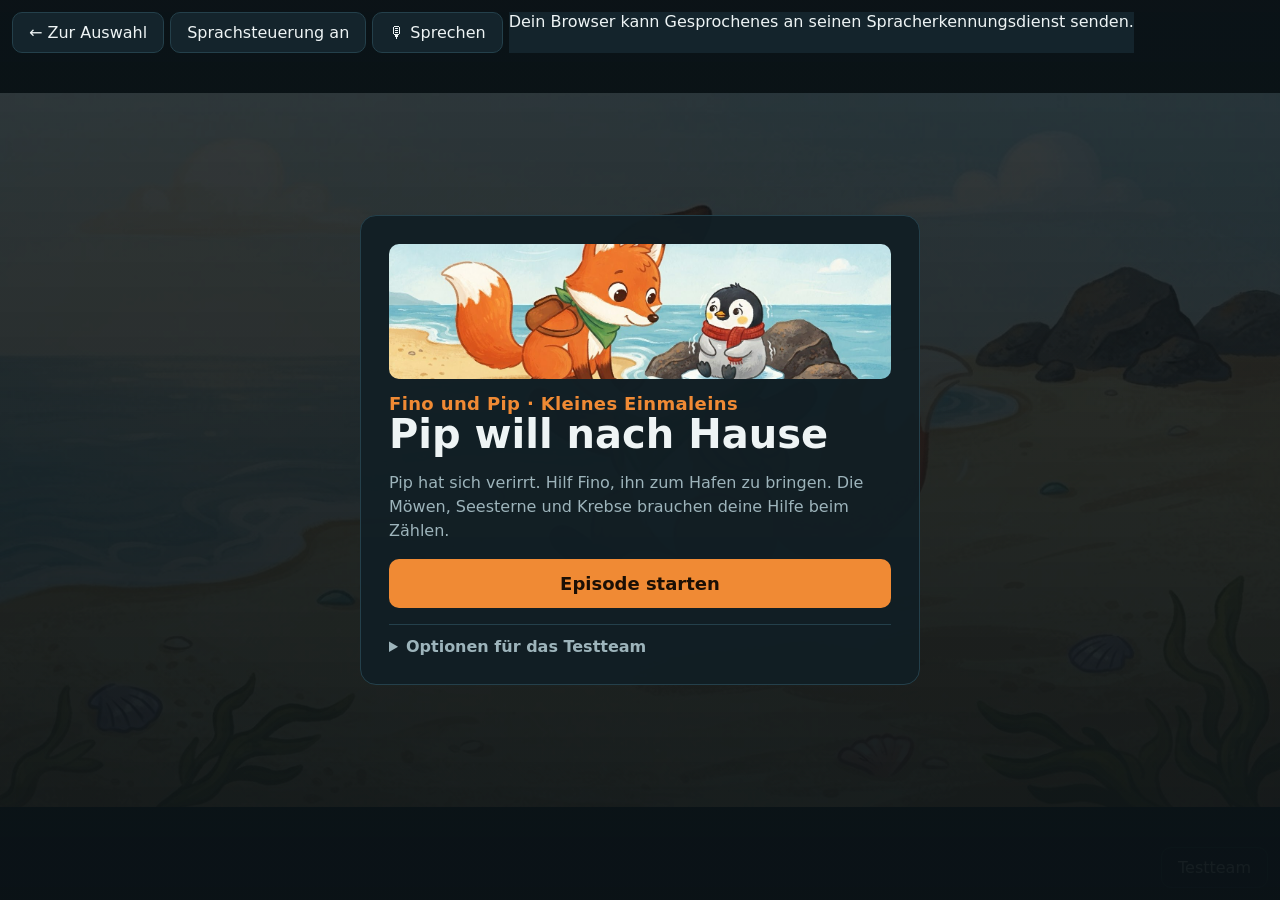
==== commit 7cc60e14: "Fino für die Projektion vereinfachen und Erzählpause ergänzen" ====
--- a/public/fino/index.html
+++ b/public/fino/index.html
@@ -139,6 +139,22 @@
   .ebene, #panel { transition: none; }
   .pille.dran { animation: none; }
 }
+
+.episodenbild { display: block; width: 100%; height: clamp(75px, 15vh, 145px); object-fit: cover; object-position: 50% 44%; border-radius: 10px; }
+.test-details { border-top: 1px solid var(--linie); padding-top: 12px; }
+.test-details summary { color: var(--leise); cursor: pointer; font-weight: 700; }
+.test-details > :not(summary) { margin-top: 12px; }
+#fortschritt { position: fixed; z-index: 7; left: 12px; bottom: 12px; margin: 0; padding: 7px 12px; border-radius: 9px;
+  background: var(--flaeche); color: var(--text); font-weight: 700; }
+body:not(.panel-aus) #fortschritt { bottom: calc(var(--panelhoehe, 0px) + 8px); }
+body:not(.panel-aus) #spielantwort { bottom: calc(var(--panelhoehe, 0px) + 48px); }
+#antwortphase { margin: 0; color: var(--meer); font-weight: 800; }
+#lern-nav > button:disabled { display: none; }
+#rueck.zeigen { font-size: clamp(1rem, 2.8vw, 1.5rem); }
+@media (max-width: 600px) {
+  #rueck { top: 66px; right: 12px; }
+  #spielantwort { bottom: 58px; }
+}
 </style>
 </head>
 <body class="panel-aus">
@@ -149,14 +165,17 @@
   <div id="untertitel"></div>
 </div>
 <div id="rueck" role="status"></div>
+<p id="fortschritt" hidden></p>
 <nav id="lern-nav" aria-label="Lernprojektor">
   <a class="zweit link" href="../">← Zur Auswahl</a>
   <button class="zweit" id="automatik" type="button" aria-pressed="false" aria-describedby="sprachhinweis" hidden>Sprachsteuerung an</button>
   <button class="zweit" id="sprechen" type="button" aria-pressed="false" aria-describedby="sprachhinweis" hidden>🎙 Sprechen</button>
+  <button class="zweit" id="pause" type="button" hidden>Erzählung pausieren</button>
   <p id="sprachstatus" role="status" aria-live="polite"></p>
   <span id="sprachhinweis" hidden>Dein Browser kann Gesprochenes an seinen Spracherkennungsdienst senden.</span>
 </nav>
 <form id="spielantwort" hidden>
+  <p id="antwortphase">Du bist dran</p>
   <p id="spielfrage"></p>
   <div class="reihe">
     <input id="spielzahl" aria-label="Deine Antwort" inputmode="numeric" maxlength="3" pattern="[0-9]{1,3}" placeholder="Deine Zahl" required>
@@ -167,8 +186,12 @@
 
 <section class="dialog" id="start">
   <div class="karte">
-    <h1><small>Lernbox-Prototyp · Episode 1</small>Pip will nach Hause</h1>
-    <p>Fino und Pip auf dem Weg zum Hafen. Drei Hindernisse mit Zweier-, Fünfer- und Zehnerreihe. Du kannst die Antworten sprechen oder eintippen. Für begleitete Tests gibt es ein eigenes Bedienfeld.</p>
+    <img class="episodenbild" src="bilder/B1.jpg" alt="">
+    <h1><small>Fino und Pip · Kleines Einmaleins</small>Pip will nach Hause</h1>
+    <p>Pip hat sich verirrt. Hilf Fino, ihn zum Hafen zu bringen. Die Möwen, Seesterne und Krebse brauchen deine Hilfe beim Zählen.</p>
+    <button class="haupt" id="los">Episode starten</button>
+    <details class="test-details">
+    <summary>Optionen für das Testteam</summary>
     <div class="felder">
       <label class="feld" for="kind">Kind (Pseudonym, kein Name)
         <input id="kind" value="K01" autocomplete="off">
@@ -184,31 +207,36 @@
     <label class="check" for="zb"><input type="checkbox" id="zb" checked> Zählbilder bei den Aufgaben zeigen (für die Variante „nur Audio“ aus)</label>
     <label class="check" for="ut"><input type="checkbox" id="ut"> Untertitel auf der Bühne zeigen (für Kinder aus lassen)</label>
     <div class="bestand" id="bestand">Prüfe Bilder …</div>
-    <button class="haupt" id="los">Episode starten</button>
     <div class="tasten">
       <kbd>0–9</kbd> Zahl · <kbd>Enter</kbd> bestätigen (leer = keine Antwort) · <kbd>?</kbd> weiß nicht · <kbd>W</kbd> wiederholen ·
-      <kbd>S</kbd> Ton überspringen · <kbd>N</kbd> Notiz · <kbd>P</kbd> Bedienfeld aus/an · <kbd>T</kbd> Untertitel · <kbd>F</kbd> Vollbild
+      <kbd>Leertaste</kbd> Pause beim Erzählen · <kbd>S</kbd> Ton überspringen · <kbd>N</kbd> Notiz · <kbd>P</kbd> Bedienfeld aus/an · <kbd>T</kbd> Untertitel · <kbd>F</kbd> Vollbild
     </div>
+    </details>
   </div>
 </section>
 
 <section class="dialog" id="ende" hidden>
   <div class="karte">
-    <h1><small>Auswertung</small><span id="endeTitel">Episode beendet</span></h1>
-    <div class="zahlen" id="endeZahlen"></div>
-    <ol class="notizliste" id="endeNotizen"></ol>
-    <label class="feld" for="protokoll">Protokoll (JSON) zum Kopieren
-      <textarea id="protokoll" readonly></textarea>
-    </label>
+    <h1 id="endeSpiel" tabindex="-1">Geschafft!</h1>
+    <p id="endeErfolg"></p>
     <div class="reihe">
-      <button class="haupt" id="kopieren">Protokoll kopieren</button>
-      <button class="zweit" id="neu">Neu starten</button>
+      <button class="haupt" id="neu">Noch einmal spielen</button>
       <a class="zweit link" href="../">Zur Auswahl</a>
     </div>
+    <details class="test-details">
+      <summary>Auswertung für das Testteam</summary>
+      <p id="endeTitel"></p>
+      <div class="zahlen" id="endeZahlen"></div>
+      <ol class="notizliste" id="endeNotizen"></ol>
+      <label class="feld" for="protokoll">Protokoll (JSON)
+        <textarea id="protokoll" readonly></textarea>
+      </label>
+      <button class="zweit" id="kopieren">Protokoll kopieren</button>
+    </details>
   </div>
 </section>
 
-<section id="panel" aria-label="Bedienfeld für das Testteam">
+<section id="panel" inert aria-label="Bedienfeld für das Testteam">
   <div class="status">
     <span class="pille" id="pille">Bereit</span>
     <div class="ort" id="ort">–</div>
@@ -240,7 +268,7 @@
     </div>
   </div>
 </section>
-<button class="zweit" id="zeigen">Bedienfeld</button>
+<button class="zweit" id="zeigen" aria-controls="panel" aria-expanded="false">Testteam</button>
 
 <script type="module">
 import { connectRecognition, spokenNumber, voiceCommand } from "../sprache.mjs";
@@ -298,7 +326,30 @@
 const STIMMLAGE = { erzaehlerin:{p:1,r:.95}, fino:{p:1.2,r:1}, pip:{p:1.45,r:1.08}, kreischi:{p:1.6,r:1.15},
   oma_stella:{p:.85,r:.85}, knut:{p:.6,r:.92}, ottilie:{p:.8,r:.98} };
 const SPRECHER = { erzaehlerin:"Erzählerin", fino:"Fino", pip:"Pip", kreischi:"Kreischi", oma_stella:"Oma Stella", knut:"Knut", ottilie:"Kapitänin Ottilie" };
-let stimme = null, stopp = null;
+let stimme = null, stopp = null, wiedergabe = null;
+const pauseTaste = document.getElementById("pause");
+const fortschritt = document.getElementById("fortschritt");
+const gesamtAufgaben = EP.abschnitte.reduce((summe, abschnitt) => summe + (abschnitt.aufgabe?.anzahl ?? 0), 0);
+
+function zeigeWiedergabe() {
+  pauseTaste.hidden = !wiedergabe;
+  pauseTaste.textContent = wiedergabe?.pausiert ? "Erzählung fortsetzen" : "Erzählung pausieren";
+}
+
+function setzeWiedergabe(pause, weiter) {
+  wiedergabe = pause ? { pause, weiter, pausiert: false } : null;
+  zeigeWiedergabe();
+}
+
+function erzaehlungUmschalten() {
+  if (!wiedergabe) return;
+  const clip = wiedergabe;
+  clip.pausiert = !clip.pausiert;
+  zeigeWiedergabe();
+  if (clip.pausiert) clip.pause();
+  else clip.weiter();
+}
+pauseTaste.addEventListener("click", erzaehlungUmschalten);
 function waehleStimme() {
   const alle = (window.speechSynthesis && speechSynthesis.getVoices()) || [];
   const de = alle.filter(v => /^de/i.test(v.lang));
@@ -307,31 +358,49 @@
 if (window.speechSynthesis) { waehleStimme(); speechSynthesis.onvoiceschanged = waehleStimme; }
 const warte = ms => new Promise(r => setTimeout(r, ms));
 
-function spieleDatei(src, onZeit) {
+function spieleDatei(src) {
   return new Promise(ok => {
     const a = new Audio(src);
     let fertig = false;
-    const ende = erfolg => { if (fertig) return; fertig = true; stopp = null; a.pause(); ok(erfolg); };
+    const ende = erfolg => { if (fertig) return; fertig = true; stopp = null; setzeWiedergabe(); a.pause(); ok(erfolg); };
     a.addEventListener("ended", () => ende(true));
     a.addEventListener("error", () => ende(false));
-    if (onZeit) a.addEventListener("timeupdate", () => onZeit(a.currentTime));
+    const weiter = () => a.play().catch((fehler) => {
+      if (fehler.name !== "AbortError" || !wiedergabe?.pausiert) ende(false);
+    });
+    setzeWiedergabe(() => a.pause(), weiter);
     stopp = () => ende(true);
-    a.play().catch(() => ende(false));
+    weiter();
   });
 }
 function sprich(text, sprecher) {
   return new Promise(ok => {
-    if (!window.speechSynthesis) { stopp = () => ok(); setTimeout(ok, 600 + text.length * 55); return; }
+    if (!window.speechSynthesis) {
+      const ende = () => { clearTimeout(timer); stopp = null; ok(); };
+      const timer = setTimeout(ende, 600 + text.length * 55);
+      stopp = ende;
+      return;
+    }
     speechSynthesis.cancel();
     const u = new SpeechSynthesisUtterance(text);
     const s = STIMMLAGE[sprecher] || STIMMLAGE.erzaehlerin;
     u.lang = "de-DE"; if (stimme) u.voice = stimme; u.pitch = s.p; u.rate = s.r;
     let fertig = false;
-    const ende = () => { if (fertig) return; fertig = true; stopp = null; ok(); };
+    let timer;
+    const ende = () => {
+      if (fertig) return;
+      fertig = true;
+      clearTimeout(timer);
+      setzeWiedergabe();
+      stopp = null;
+      ok();
+    };
+    const begrenzeDauer = () => { timer = setTimeout(() => { speechSynthesis.cancel(); ende(); }, 4000 + text.length * 120); };
+    setzeWiedergabe(() => { clearTimeout(timer); speechSynthesis.pause(); }, () => { begrenzeDauer(); speechSynthesis.resume(); });
     u.onend = ende; u.onerror = ende;
     stopp = () => { speechSynthesis.cancel(); ende(); };
+    begrenzeDauer();
     speechSynthesis.speak(u);
-    setTimeout(ende, 4000 + text.length * 120); // Sicherheitsnetz, falls onend ausbleibt
   });
 }
 async function sage(zeile) {
@@ -513,6 +582,8 @@
   const v = Math.random() < 0.5 ? "A" : "B";
   const frage = { id: `${EP.id}_${hid}_frage_${v}_${pad(n)}`, sprecher: "erzaehlerin", text: fuelle(a.fragen[v], w) };
   aktuelleFrage = frage.text;
+  S.aufgaben++;
+  fortschritt.textContent = `Aufgabe ${S.aufgaben} von ${gesamtAufgaben}`;
   document.getElementById("ort").textContent = `${ab.name} · Aufgabe ${nr} von ${a.anzahl} · Stufe ${stufe}`;
   document.getElementById("loesung").innerHTML = `${n} × ${a.faktor} = <em>${loesung}</em>`;
   zeigeZaehlbild(a.tier, n);
@@ -544,6 +615,7 @@
 
 async function abschnitt(ab) {
   log("abschnitt", { name: ab.id });
+  fortschritt.textContent = ab.aufgabe ? ab.name.split(" · ")[1] : ab.id === "ab" ? "Im Hafen" : "Fino und Pip";
   document.getElementById("ort").textContent = ab.name;
   document.getElementById("loesung").innerHTML = "&nbsp;";
   zeigeBild(ab.bild);
@@ -575,6 +647,11 @@
   const dauer = S.log[S.log.length - 1].t;
   const schnitt = erste.length ? (erste.reduce((s, e) => s + e.sekunden, 0) / erste.length).toFixed(1).replace(".", ",") : "–";
   const abgebrochen = S.log.some(e => e.grund === "abgebrochen");
+  const geschafft = ant.filter(e => e.richtig).length;
+  document.getElementById("endeSpiel").textContent = abgebrochen ? "Bis zum nächsten Mal!" : "Pip ist am Hafen!";
+  document.getElementById("endeErfolg").textContent = geschafft === 1 ? "Du hast eine Aufgabe gelöst." :
+    `Du hast ${geschafft} von ${gesamtAufgaben} Aufgaben gelöst.`;
+  fortschritt.hidden = true;
   document.getElementById("endeTitel").textContent = (abgebrochen ? "Abgebrochen" : "Episode beendet") + " · " + S.kind;
   document.getElementById("endeZahlen").innerHTML =
     `<div class="zahl"><b>${(dauer / 60).toFixed(1).replace(".", ",")}</b><span>Minuten</span></div>` +
@@ -584,6 +661,7 @@
     .map(e => `<li>${(e.t / 60).toFixed(1).replace(".", ",")} Min.: ${e.text.replace(/</g, "&lt;")}</li>`).join("");
   document.getElementById("protokoll").value = JSON.stringify({ kind: S.kind, episode: EP.id, startstufe: S.startstufe, log: S.log }, null, 1);
   endDialog.hidden = false;
+  document.getElementById("endeSpiel").focus();
   document.getElementById("sprechen").disabled = false;
   spielzahl.value = "";
   voice.startAutomatic();
@@ -597,10 +675,11 @@
   const kind = document.getElementById("kind").value.trim() || "K00";
   const stufe = parseInt(document.getElementById("stufe").value, 10);
   document.body.classList.toggle("untertitel", document.getElementById("ut").checked);
-  S = { kind, startstufe: stufe, stufe, folge: 0, gestellt: new Set(), log: [], start: performance.now(), abbruch: false,
+  S = { kind, startstufe: stufe, stufe, folge: 0, aufgaben: 0, gestellt: new Set(), log: [], start: performance.now(), abbruch: false,
         zaehlbilder: document.getElementById("zb").checked };
   log("start", { kind, episode: EP.id, stufe });
   document.getElementById("start").hidden = true;
+  fortschritt.hidden = false;
   setzeModus(false);
   if (window.speechSynthesis) speechSynthesis.speak(new SpeechSynthesisUtterance("")); // Ton freischalten
   episode();
@@ -620,8 +699,14 @@
 document.getElementById("notiz").addEventListener("keydown", e => { if (e.key === "Enter") { e.preventDefault(); notiz(); } if (e.key === "Escape") e.target.blur(); });
 document.getElementById("skip").addEventListener("click", () => stopp && stopp());
 function panelUmschalten() {
-  document.body.classList.toggle("panel-aus");
-  document.documentElement.style.setProperty("--panelhoehe", document.body.classList.contains("panel-aus") ? "0px" : document.getElementById("panel").offsetHeight + "px");
+  const verborgen = document.body.classList.toggle("panel-aus");
+  const panel = document.getElementById("panel");
+  const taste = document.getElementById("zeigen");
+  panel.inert = verborgen;
+  taste.setAttribute("aria-expanded", String(!verborgen));
+  document.documentElement.style.setProperty("--panelhoehe", verborgen ? "0px" : panel.offsetHeight + "px");
+  if (verborgen) taste.focus();
+  else document.getElementById("aus").focus();
 }
 document.getElementById("aus").addEventListener("click", panelUmschalten);
 document.getElementById("zeigen").addEventListener("click", panelUmschalten);
@@ -642,14 +727,20 @@
 document.addEventListener("keydown", e => {
   if (e.repeat || e.metaKey || e.ctrlKey || e.altKey) return;
   const k = e.key;
-  if ((k === "Enter" || k === " ") && !e.target.closest("input, select, textarea, button, a")) {
+  const bedienelement = e.target.closest("input, select, textarea, button, a, summary");
+  if (wiedergabe && (k === " " || k === "Enter") && !bedienelement) {
+    e.preventDefault();
+    erzaehlungUmschalten();
+    return;
+  }
+  if ((k === "Enter" || k === " ") && !bedienelement) {
     if (!startDialog.hidden) starte();
     else if (wartet && eingabeText) aktion("ok");
     else if (wartet || !endDialog.hidden) voice.startManual();
     e.preventDefault();
     return;
   }
-  if (!S || e.target.matches("input, select, textarea") || ((k === "Enter" || k === " ") && e.target.closest("button, a"))) return;
+  if (!S || e.target.matches("input, select, textarea") || ((k === "Enter" || k === " ") && bedienelement)) return;
   if (/^[0-9]$/.test(k)) aktion(undefined, k);
   else if (k === "Backspace") aktion("loeschen");
   else if (k === "Enter") aktion("ok");
